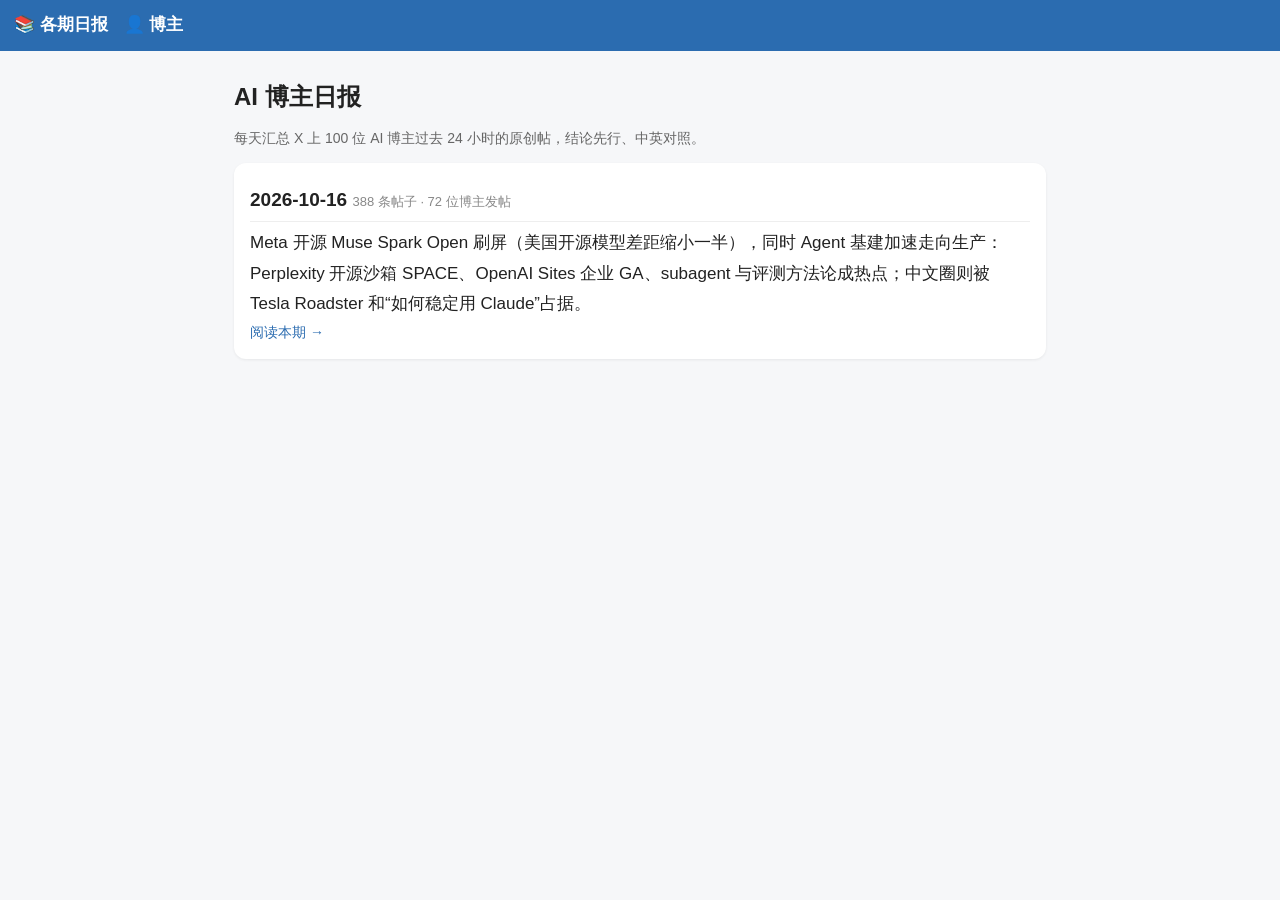
==== index.html @ f1da1200 "first issue 2026-10-16" ====
<!doctype html><html lang="zh-CN"><head><meta charset="utf-8"><meta name="viewport" content="width=device-width,initial-scale=1"><title>AI 博主日报</title><link rel="stylesheet" href="assets/style.css"><script src="assets/common.js"></script></head>
<body><main><h1>AI 博主日报</h1><div class="sub">每天汇总 X 上 100 位 AI 博主过去 24 小时的原创帖，结论先行、中英对照。</div><div id="list">加载中…</div></main>
<script>fetch('data/index.json').then(r=>r.json()).then(L=>{$('#list').innerHTML=L.map(x=>`<a href="issue.html?d=${x.date}" style="text-decoration:none;color:inherit"><div class="card"><h2>${x.date} <small>${x.post_count} 条帖子 · ${x.blogger_count} 位博主发帖</small></h2><div>${esc(x.summary)}</div><div class="sub" style="color:#2b6cb0">阅读本期 →</div></div></a>`).join('')})</script></body></html>
---- assets/style.css ----
*{box-sizing:border-box}body{font-family:-apple-system,"PingFang SC","Microsoft YaHei",sans-serif;background:#f6f7f9;color:#222;margin:0;line-height:1.8;font-size:17px}
main{max-width:840px;margin:auto;padding:16px 14px 60px}header.nav{background:#2b6cb0;color:#fff;padding:10px 14px}header.nav a{color:#fff;margin-right:16px;text-decoration:none;font-weight:600}
h1{font-size:24px;margin:8px 0}.sub{color:#666;font-size:14px}a{color:#2b6cb0}
.card{background:#fff;border-radius:12px;padding:14px 16px;margin:12px 0;box-shadow:0 1px 3px #0001}
.stats{display:flex;gap:10px}.stats div{flex:1;background:#fff;border-radius:10px;padding:8px;text-align:center;font-size:14px}.stats b{display:block;font-size:24px;color:#2b6cb0}
.tldr{background:#fff7e0;border-left:6px solid #f0a500}.insight{background:#eefaf1;border-left:6px solid #2f9e57}.insight h3{margin:10px 0 2px;font-size:17px}.insight p{margin:0 0 6px}
.controls{position:sticky;top:0;background:#f6f7f9;padding:8px 0;z-index:5}.controls input{width:100%;font-size:17px;padding:10px;border:1px solid #ccc;border-radius:8px}
.chips{margin-top:6px}.chip{display:inline-block;border:1px solid #bbb;border-radius:16px;padding:2px 10px;margin:3px;font-size:14px;cursor:pointer;background:#fff;user-select:none}.chip.on{background:#2b6cb0;color:#fff;border-color:#2b6cb0}
.post{padding:12px 0;border-bottom:1px dashed #e3e3e3}.post.hl{background:#fffbe8;margin:0 -10px;padding:12px 10px;border-radius:8px}.star{background:#f0a500;color:#fff;font-size:12px;padding:1px 6px;border-radius:4px;margin-right:6px}
.c{font-weight:600}.kp{margin:4px 0;font-size:15.5px}.zh{font-size:15.5px;color:#234;margin-top:4px}details{font-size:14.5px;color:#666}details pre{white-space:pre-wrap;font-family:inherit;border-left:3px solid #ddd;padding-left:8px;margin:4px 0}
.meta{font-size:13px;color:#999}.tag{font-size:12px;background:#eef2f7;border-radius:4px;padding:0 5px;margin-right:4px;color:#456}
h2{font-size:19px;margin:6px 0;border-bottom:1px solid #eee;padding-bottom:4px}h2 small{font-weight:normal;color:#888;font-size:13px}
table{width:100%;border-collapse:collapse;font-size:14.5px}th,td{padding:6px 4px;border-bottom:1px solid #eee;text-align:left}th{cursor:pointer;background:#f0f3f7}
.bar{height:8px;background:#2b6cb0;border-radius:4px}.zero{color:#c33}.silent span{display:inline-block;background:#eee;border-radius:4px;padding:1px 6px;margin:3px;font-size:13px}
@media(max-width:600px){body{font-size:16px}.stats b{font-size:20px}.hide-m{display:none}}
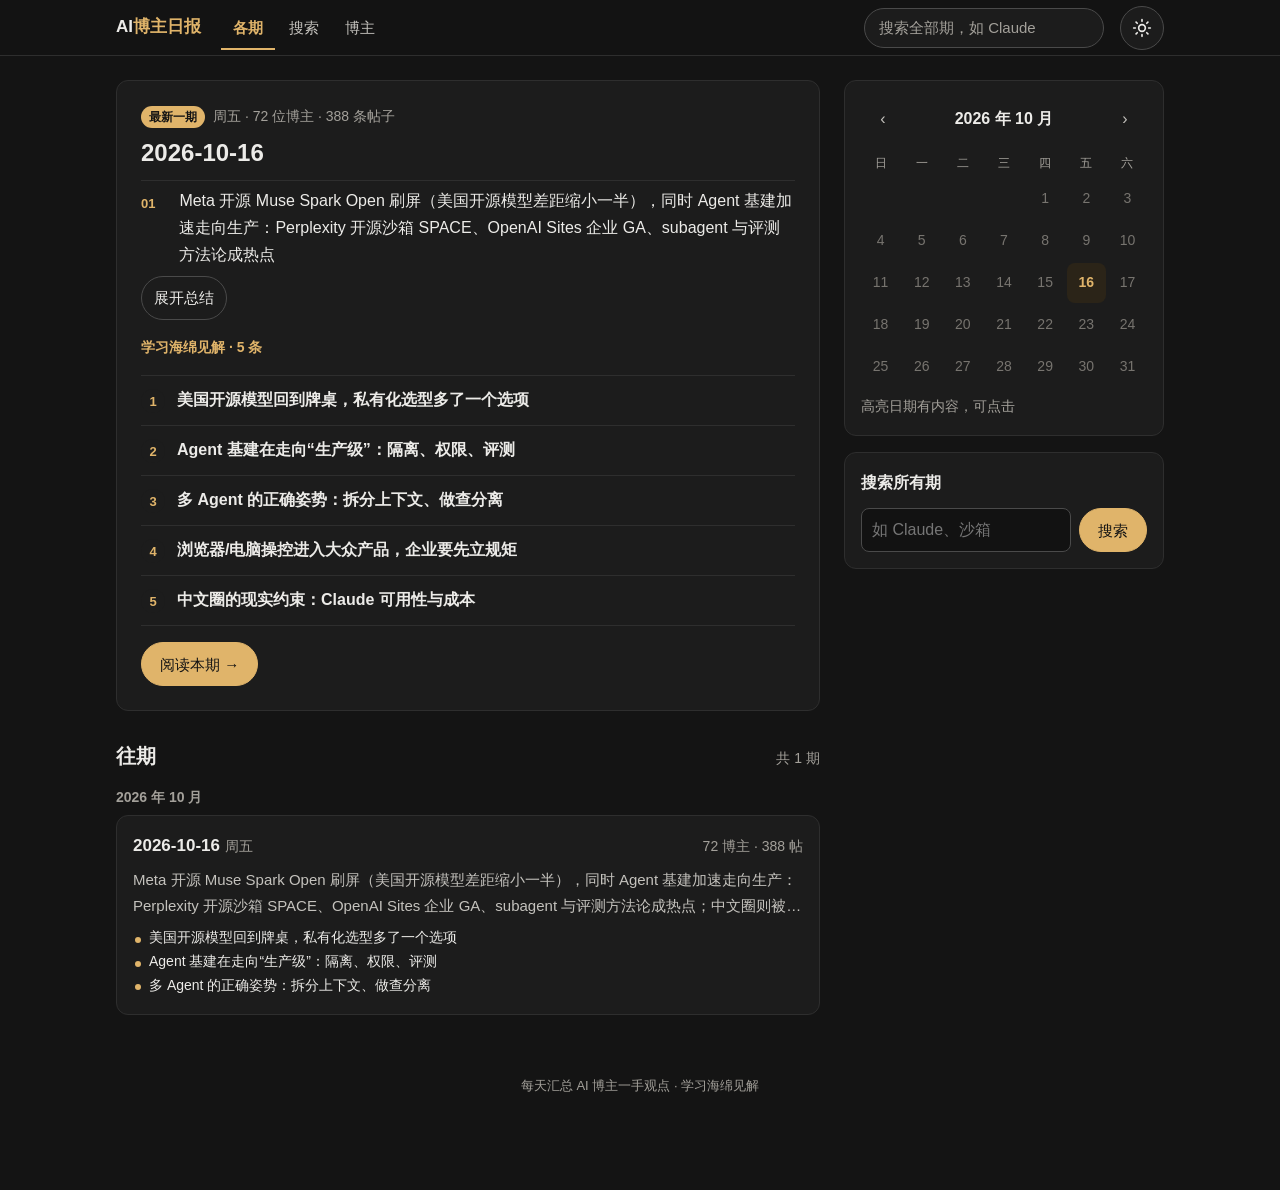
==== commit 0c8d66e9: "feat: v4.1 深色默认+主题切换、分点总结、搜索页、吸顶优化" ====
--- a/index.html
+++ b/index.html
@@ -1,3 +1,6 @@
-<!doctype html><html lang="zh-CN"><head><meta charset="utf-8"><meta name="viewport" content="width=device-width,initial-scale=1"><title>AI 博主日报</title><link rel="stylesheet" href="assets/style.css"><script src="assets/common.js"></script></head>
-<body><main><h1>AI 博主日报</h1><div class="sub">每天汇总 X 上 100 位 AI 博主过去 24 小时的原创帖，结论先行、中英对照。</div><div id="list">加载中…</div></main>
-<script>fetch('data/index.json').then(r=>r.json()).then(L=>{$('#list').innerHTML=L.map(x=>`<a href="issue.html?d=${x.date}" style="text-decoration:none;color:inherit"><div class="card"><h2>${x.date} <small>${x.post_count} 条帖子 · ${x.blogger_count} 位博主发帖</small></h2><div>${esc(x.summary)}</div><div class="sub" style="color:#2b6cb0">阅读本期 →</div></div></a>`).join('')})</script></body></html>
+<!doctype html><html lang="zh-CN"><head><meta charset="utf-8"><script>(function(){try{var t=localStorage.getItem("aidd-theme")}catch(e){}document.documentElement.dataset.theme=t==="light"?"light":"dark"})()</script><meta name="viewport" content="width=device-width,initial-scale=1">
+<title>AI博主日报</title><meta name="description" content="每天汇总 AI 博主的一手观点与学习海绵见解"><meta property="og:title" content="AI博主日报"><meta property="og:description" content="每天汇总 AI 博主的一手观点与学习海绵见解"><meta property="og:type" content="website">
+<link rel="icon" href="data:image/svg+xml,%3Csvg xmlns='http://www.w3.org/2000/svg' viewBox='0 0 32 32'%3E%3Crect width='32' height='32' rx='7' fill='%232b6cb0'/%3E%3Ctext x='16' y='22' font-size='16' text-anchor='middle' fill='white' font-family='sans-serif' font-weight='700'%3EAI%3C/text%3E%3C/svg%3E">
+<link rel="stylesheet" href="assets/style.css"><link rel="stylesheet" href="assets/theme.css"></head><body data-page="index">
+<main id="main" tabindex="-1"><div class="skeleton" style="width:40%;height:28px"></div><div class="skeleton"></div><div class="skeleton" style="width:80%"></div></main>
+<script src="assets/common.js"></script><script src="assets/home.js"></script><script src="assets/theme-toggle.js"></script></body></html>
--- a/assets/style.css
+++ b/assets/style.css
@@ -1,15 +1,243 @@
-*{box-sizing:border-box}body{font-family:-apple-system,"PingFang SC","Microsoft YaHei",sans-serif;background:#f6f7f9;color:#222;margin:0;line-height:1.8;font-size:17px}
-main{max-width:840px;margin:auto;padding:16px 14px 60px}header.nav{background:#2b6cb0;color:#fff;padding:10px 14px}header.nav a{color:#fff;margin-right:16px;text-decoration:none;font-weight:600}
-h1{font-size:24px;margin:8px 0}.sub{color:#666;font-size:14px}a{color:#2b6cb0}
-.card{background:#fff;border-radius:12px;padding:14px 16px;margin:12px 0;box-shadow:0 1px 3px #0001}
-.stats{display:flex;gap:10px}.stats div{flex:1;background:#fff;border-radius:10px;padding:8px;text-align:center;font-size:14px}.stats b{display:block;font-size:24px;color:#2b6cb0}
-.tldr{background:#fff7e0;border-left:6px solid #f0a500}.insight{background:#eefaf1;border-left:6px solid #2f9e57}.insight h3{margin:10px 0 2px;font-size:17px}.insight p{margin:0 0 6px}
-.controls{position:sticky;top:0;background:#f6f7f9;padding:8px 0;z-index:5}.controls input{width:100%;font-size:17px;padding:10px;border:1px solid #ccc;border-radius:8px}
-.chips{margin-top:6px}.chip{display:inline-block;border:1px solid #bbb;border-radius:16px;padding:2px 10px;margin:3px;font-size:14px;cursor:pointer;background:#fff;user-select:none}.chip.on{background:#2b6cb0;color:#fff;border-color:#2b6cb0}
-.post{padding:12px 0;border-bottom:1px dashed #e3e3e3}.post.hl{background:#fffbe8;margin:0 -10px;padding:12px 10px;border-radius:8px}.star{background:#f0a500;color:#fff;font-size:12px;padding:1px 6px;border-radius:4px;margin-right:6px}
-.c{font-weight:600}.kp{margin:4px 0;font-size:15.5px}.zh{font-size:15.5px;color:#234;margin-top:4px}details{font-size:14.5px;color:#666}details pre{white-space:pre-wrap;font-family:inherit;border-left:3px solid #ddd;padding-left:8px;margin:4px 0}
-.meta{font-size:13px;color:#999}.tag{font-size:12px;background:#eef2f7;border-radius:4px;padding:0 5px;margin-right:4px;color:#456}
-h2{font-size:19px;margin:6px 0;border-bottom:1px solid #eee;padding-bottom:4px}h2 small{font-weight:normal;color:#888;font-size:13px}
-table{width:100%;border-collapse:collapse;font-size:14.5px}th,td{padding:6px 4px;border-bottom:1px solid #eee;text-align:left}th{cursor:pointer;background:#f0f3f7}
-.bar{height:8px;background:#2b6cb0;border-radius:4px}.zero{color:#c33}.silent span{display:inline-block;background:#eee;border-radius:4px;padding:1px 6px;margin:3px;font-size:13px}
-@media(max-width:600px){body{font-size:16px}.stats b{font-size:20px}.hide-m{display:none}}
+/* AI 博主日报 · 改版原型样式（tokens 见 设计规范.md） */
+:root{
+ --r-sm:8px;--r-md:12px;--r-pill:999px;
+ --s1:4px;--s2:8px;--s3:12px;--s4:16px;--s5:24px;--s6:32px;--s7:48px;
+}
+*{box-sizing:border-box}
+html{scroll-padding-top:120px}
+body{margin:0;background:var(--bg);color:var(--text);font:16px/1.7 var(--font);-webkit-text-size-adjust:100%}
+a{color:var(--primary);text-underline-offset:2px}
+:focus-visible{outline:3px solid var(--focus);outline-offset:2px;border-radius:4px}
+button{font:inherit;color:inherit}
+.sr{position:absolute;width:1px;height:1px;overflow:hidden;clip:rect(0 0 0 0)}
+.skip{position:absolute;left:-999px}.skip:focus{left:8px;top:8px;background:var(--surface);color:var(--text);padding:8px;z-index:99}
+
+/* nav */
+.nav{background:var(--surface);border-bottom:1px solid var(--border);position:relative;z-index:20}
+.nav-in{max-width:1080px;margin:auto;display:flex;align-items:center;gap:var(--s2);padding:0 var(--s4);height:55px}
+.logo{font-weight:700;font-size:17px;color:var(--text);text-decoration:none;margin-right:var(--s3);white-space:nowrap;display:inline-flex;align-items:center;min-height:44px;min-width:44px}
+.logo span{color:var(--primary)}
+.nav-links{display:flex;gap:2px}
+.nav-links a{display:flex;align-items:center;min-height:44px;padding:0 12px;border-radius:var(--r-sm);color:var(--text-2);text-decoration:none;font-size:15px;white-space:nowrap}
+.nav-links a:hover{background:var(--bg);color:var(--text)}
+.nav-links a[aria-current=page]{color:var(--primary);font-weight:600;box-shadow:inset 0 -2px 0 var(--primary);border-radius:0}
+.nav-search{margin-left:auto;display:flex}
+.nav-search input{width:240px;height:40px;border:1px solid var(--border-strong);border-radius:var(--r-pill);padding:0 14px;font:inherit;font-size:15px;background:var(--bg)}
+.nav-search .icon-btn{display:none}
+@media(max-width:720px){
+ .nav-in{padding:0 var(--s2) 0 var(--s4)}
+ .logo{font-size:16px;margin-right:auto}
+ .nav-links a{padding:0 10px}
+ .nav-search{margin-left:0}
+ .nav-search input{display:none}
+ .nav-search .icon-btn{display:flex}
+ .nav-links .hide-m{display:none}
+}
+
+main{max-width:1080px;margin:auto;padding:var(--s5) var(--s4) 80px}
+.narrow{max-width:760px}
+h1{font-size:26px;line-height:1.3;margin:0}
+h2{font-size:20px;line-height:1.35;margin:0}
+h3{font-size:17px;line-height:1.45;margin:0}
+.meta{color:var(--muted);font-size:14px}
+.section{margin-top:var(--s6)}
+.section-h{display:flex;align-items:baseline;justify-content:space-between;gap:var(--s3);margin-bottom:var(--s3)}
+.card{background:var(--surface);border:1px solid var(--border);border-radius:var(--r-md);padding:var(--s4) var(--s4)}
+
+/* buttons / chips */
+.btn{display:inline-flex;align-items:center;justify-content:center;gap:6px;min-height:44px;padding:0 18px;border-radius:var(--r-sm);border:1px solid var(--border-strong);background:var(--surface);cursor:pointer;text-decoration:none;color:var(--text);font-size:15px;font-weight:500}
+.btn:hover{background:var(--bg)}
+.btn:active{transform:translateY(1px)}
+.btn-primary{background:var(--primary);border-color:var(--primary);color:var(--on-primary)}
+.btn-primary:hover{background:var(--primary-hover)}
+.btn-text{border-color:transparent;background:none;color:var(--primary);padding:0 10px}
+.btn-text:hover{background:var(--primary-weak)}
+.btn[disabled],.btn[aria-disabled=true]{color:var(--disabled);border-color:var(--border);background:var(--bg);cursor:not-allowed;pointer-events:none}
+.icon-btn{width:44px;height:44px;border:0;background:none;border-radius:var(--r-sm);display:flex;align-items:center;justify-content:center;cursor:pointer;color:var(--text-2)}
+.icon-btn:hover{background:var(--bg)}
+.chip{display:inline-flex;align-items:center;gap:6px;min-height:36px;padding:0 14px;border:1px solid var(--border-strong);border-radius:var(--r-pill);background:var(--surface);font-size:14px;cursor:pointer;white-space:nowrap;color:var(--text-2);text-decoration:none;position:relative}
+.chip::after{content:"";position:absolute;inset:-4px 0}/* 扩展点击区到 44px */
+.chip .n{color:var(--muted);font-size:13px}
+.chip:hover{border-color:var(--primary);color:var(--primary)}
+.chip[aria-pressed=true]{background:var(--primary);border-color:var(--primary);color:var(--on-primary)}
+.chip[aria-pressed=true] .n{color:var(--on-primary)}
+.badge{display:inline-flex;align-items:center;height:22px;padding:0 8px;border-radius:var(--r-pill);font-size:12px;font-weight:600;background:var(--primary-weak);color:var(--primary)}
+.badge-pick{background:var(--pick-bg);color:var(--pick)}
+.badge-new{background:var(--primary);color:var(--on-primary)}
+mark{background:var(--mark);color:inherit;padding:0 1px;border-radius:2px}
+
+/* home */
+.home-grid{display:grid;grid-template-columns:1fr;gap:var(--s5)}
+.home-grid>*{min-width:0}
+@media(min-width:960px){.home-grid{grid-template-columns:minmax(0,1fr) 320px;align-items:start}.aside{position:sticky;top:var(--s4)}}
+.hero{padding:var(--s5)}
+.hero-top{display:flex;align-items:center;gap:var(--s2);flex-wrap:wrap}
+.hero h1{font-size:24px}
+.summary{margin:var(--s3) 0 0;font-size:16px;color:var(--text);display:-webkit-box;-webkit-line-clamp:3;-webkit-box-orient:vertical;overflow:hidden}
+.summary.open{display:block}
+.insight-list{list-style:none;margin:var(--s4) 0 0;padding:0;border-top:1px solid var(--border)}
+.insight-list li{border-bottom:1px solid var(--border)}
+.insight-list a{display:flex;gap:var(--s3);align-items:flex-start;padding:12px 0;min-height:44px;color:var(--text);text-decoration:none;font-weight:600;line-height:1.5}
+.insight-list a:hover{color:var(--insight)}
+.num{flex:none;width:24px;height:24px;border-radius:50%;background:var(--insight-bg);color:var(--insight);font-size:13px;font-weight:700;display:flex;align-items:center;justify-content:center;margin-top:1px}
+.kicker{display:flex;align-items:center;gap:6px;color:var(--insight);font-weight:700;font-size:14px;margin-top:var(--s4)}
+.hero-actions{margin-top:var(--s4);display:flex;gap:var(--s2);flex-wrap:wrap}
+
+.cal-h{display:flex;align-items:center;justify-content:space-between;margin-bottom:var(--s2)}
+.cal{display:grid;grid-template-columns:repeat(7,1fr);gap:2px;text-align:center}
+.cal .wd{font-size:12px;color:var(--muted);padding:4px 0}
+.cal .d{height:40px;display:flex;align-items:center;justify-content:center;border-radius:var(--r-sm);font-size:14px;color:var(--disabled)}
+.cal a.d{color:var(--primary);font-weight:700;background:var(--primary-weak);text-decoration:none}
+.cal a.d:hover{background:var(--primary);color:var(--on-primary)}
+.cal .today{box-shadow:inset 0 0 0 1.5px var(--border-strong)}
+.cal-empty{grid-column:1/-1;font-size:13px;color:var(--muted);padding:4px 0 0}
+.strip{display:flex;gap:6px;overflow-x:auto;padding-bottom:4px;scrollbar-width:none}
+.strip a,.strip span{flex:none;width:48px;min-height:56px;border-radius:var(--r-sm);display:flex;flex-direction:column;align-items:center;justify-content:center;font-size:12px;color:var(--disabled);border:1px solid var(--border);text-decoration:none;background:var(--surface)}
+.strip b{font-size:16px}
+.strip a{color:var(--primary);border-color:var(--primary);background:var(--primary-weak)}
+.date-jump{display:flex;gap:var(--s2);margin-top:var(--s3)}
+.date-jump input{flex:1;height:44px;border:1px solid var(--border-strong);border-radius:var(--r-sm);padding:0 10px;font:inherit}
+.only-m{display:none}
+@media(max-width:959px){.only-d{display:none}.only-m{display:block}}
+
+.issue-card{display:block;color:inherit;text-decoration:none;padding:var(--s4);margin-bottom:var(--s3)}
+.issue-card:hover{border-color:var(--primary)}
+.issue-card .row{display:flex;justify-content:space-between;gap:var(--s2);align-items:baseline;flex-wrap:wrap}
+.issue-card .date{font-weight:700;font-size:17px}
+.issue-card .sum{margin:6px 0 0;color:var(--text-2);display:-webkit-box;-webkit-line-clamp:2;-webkit-box-orient:vertical;overflow:hidden;font-size:15px}
+.issue-card ul{margin:var(--s2) 0 0;padding:0;list-style:none;font-size:14px}
+.issue-card li{padding-left:16px;position:relative;color:var(--text)}
+.issue-card li::before{content:"";position:absolute;left:2px;top:.75em;width:6px;height:6px;border-radius:50%;background:var(--insight-border)}
+.month-h{font-size:14px;color:var(--muted);font-weight:600;margin:var(--s4) 0 var(--s2)}
+.skeleton{height:14px;border-radius:4px;background:linear-gradient(90deg,var(--skeleton),var(--skeleton-hi),var(--skeleton));background-size:200% 100%;animation:sk 1.2s infinite;margin-top:8px}
+@keyframes sk{to{background-position:-200% 0}}
+
+/* issue */
+.issue-head{display:flex;justify-content:space-between;align-items:flex-end;gap:var(--s2)}
+@media(max-width:519px){.pl{display:none}.pager .btn{width:44px;padding:0}}
+.pager{display:flex;gap:var(--s2)}
+.pager .btn{padding:0 12px;font-size:14px}
+
+.tldr{margin-top:var(--s4);background:var(--pick-bg);border:1px solid var(--pick-line);border-radius:var(--r-sm);padding:var(--s3) var(--s4);font-size:16px}
+.tldr b{display:block;font-size:13px;color:var(--pick);margin-bottom:2px}
+.insights{margin-top:var(--s5);background:var(--insight-bg);border:1px solid var(--insight-line);border-radius:var(--r-md);padding:var(--s4)}
+.insights>.section-h h2{color:var(--insight)}
+.ins-grid{display:grid;gap:var(--s3)}
+@media(min-width:960px){.ins-grid{grid-template-columns:1fr 1fr}}
+.ins{background:var(--surface);border-radius:var(--r-sm);padding:var(--s4);border:1px solid var(--insight-line);scroll-margin-top:120px}
+.ins:target{box-shadow:0 0 0 2px var(--insight-border)}
+.ins-t{display:flex;gap:var(--s2);align-items:flex-start}
+.ins h3{font-size:17px}
+.ins .take{margin:var(--s2) 0 0;font-size:16px;color:var(--text)}
+.ins .take::before{content:"启发：";display:inline-block;font-size:12px;font-weight:700;color:var(--insight);background:var(--insight-bg);border-radius:4px;padding:0 6px;margin-right:6px;line-height:20px;vertical-align:1px}
+.ins details{margin-top:var(--s2)}
+.ins summary,.fold summary{list-style:none;cursor:pointer;color:var(--primary);font-size:14px;min-height:44px;min-width:44px;padding:0 12px;margin-left:-12px;display:inline-flex;align-items:center;gap:4px;box-sizing:border-box}
+.ins summary::-webkit-details-marker,.fold summary::-webkit-details-marker{display:none}
+.ins summary::after,.fold summary::after{content:"▾";transition:transform .15s}
+details[open]>summary::after{transform:rotate(180deg)}
+.ins details p{margin:0;font-size:16px;color:var(--text-2)}
+.copy{margin-left:auto;flex:none}
+
+.toolbar{position:sticky;top:0;z-index:10;background:var(--bar-bg);backdrop-filter:blur(6px);margin:var(--s5) calc(-1*var(--s4)) 0;padding:4px var(--s4);border-bottom:1px solid var(--border);max-height:56px;box-sizing:border-box}
+.tb-row{display:flex;gap:var(--s2);align-items:center;height:44px}
+.search-in{flex:1;position:relative;min-width:0}
+.search-in input{width:100%;height:44px;border:1px solid var(--border-strong);border-radius:var(--r-sm);padding:0 12px 0 36px;font:inherit;background:var(--surface)}
+.search-in svg{position:absolute;left:11px;top:13px;color:var(--muted)}
+.toc{display:flex;gap:6px;overflow-x:auto;padding:8px 0;margin:var(--s2) 0 0;scrollbar-width:none}
+.toc::-webkit-scrollbar{display:none}
+.toc .chip{flex:none}
+.result-bar{display:flex;align-items:center;justify-content:space-between;font-size:14px;color:var(--text-2);min-height:44px;margin-top:var(--s2)}
+.chips{display:flex;flex-wrap:wrap;gap:6px;align-items:center}
+.seg{display:inline-flex;border:1px solid var(--border-strong);border-radius:var(--r-sm);overflow:hidden}
+.seg button{border:0;background:var(--surface);min-height:40px;padding:0 14px;cursor:pointer;font-size:14px}
+.seg button[aria-pressed=true]{background:var(--primary);color:var(--on-primary)}
+
+.group{margin-top:var(--s5);scroll-margin-top:120px}
+.group-h{display:flex;align-items:center;gap:var(--s2);width:100%;border:0;background:none;padding:0;min-height:44px;cursor:pointer;text-align:left}
+.group-h h2{font-size:18px}
+.group-h .cnt{color:var(--muted);font-size:14px}
+.group-h .chev{margin-left:auto;color:var(--muted);transition:transform .15s}
+.group-h[aria-expanded=false] .chev{transform:rotate(-90deg)}
+.group-h[aria-expanded=false]{border-bottom:1px solid var(--border)}
+.group-body{margin-top:var(--s2)}
+.post{background:var(--surface);border:1px solid var(--border);border-radius:var(--r-md);padding:var(--s4);margin-bottom:var(--s2);scroll-margin-top:120px}
+.post:target,.post.flash{box-shadow:0 0 0 2px var(--primary)}
+.post .concl{font-weight:600;font-size:16px;line-height:1.6;margin:0}
+.post ul.kp{margin:6px 0 0;padding-left:20px;color:var(--text-2);font-size:16px}
+.post ul.kp li{margin:2px 0}
+.post .fold summary{font-size:14px}
+.post .fold .body{font-size:16px;color:var(--text-2);white-space:pre-wrap;word-break:break-word;margin:0 0 8px}
+.post .fold .orig{font-size:16px;color:var(--text-2);background:var(--surface-2);border-radius:var(--r-sm);padding:8px 12px}
+.post-meta{display:flex;flex-wrap:wrap;align-items:center;gap:2px 12px;font-size:13px;color:var(--muted);margin-top:4px}
+.post-meta a.who{color:var(--text);font-weight:600;text-decoration:none;min-height:44px;min-width:44px;display:inline-flex;align-items:center}
+.post-meta a.who:hover{color:var(--primary);text-decoration:underline}
+.post-meta .src{margin-left:auto;min-height:44px;min-width:44px;padding:0 10px;display:inline-flex;align-items:center;justify-content:center;box-sizing:border-box}
+.tags{display:flex;flex-wrap:wrap;gap:4px;margin-top:6px}
+.tag{font-size:13px;color:var(--text-2);background:var(--bg);border-radius:4px;padding:2px 6px}
+.picks .post{border-color:var(--pick-line);background:var(--pick-surface)}
+.picks h2{color:var(--pick)}
+.more{width:100%;margin-top:var(--s1)}
+.fold-silent{margin-top:var(--s6)}
+.fold-silent summary{font-weight:600;color:var(--text-2)}
+
+/* drawer */
+.drawer-mask{position:fixed;inset:0;background:var(--scrim);z-index:40}
+.drawer{position:fixed;left:0;right:0;bottom:0;max-height:80vh;overflow:auto;background:var(--surface);border-radius:16px 16px 0 0;z-index:41;padding:var(--s2) var(--s4) var(--s4)}
+.drawer-h{display:flex;align-items:center;justify-content:space-between;position:sticky;top:0;background:var(--surface);padding:4px 0}
+.drawer h3{font-size:14px;color:var(--muted);margin:var(--s4) 0 var(--s2)}
+.drawer .chip{min-height:44px}
+.drawer-foot{display:flex;gap:var(--s2);margin-top:var(--s5);position:sticky;bottom:0;background:var(--surface);padding-top:8px}
+.drawer-foot .btn{flex:1}
+[hidden]{display:none!important}
+
+.totop{position:fixed;right:16px;bottom:20px;width:48px;height:48px;border-radius:50%;background:var(--surface);border:1px solid var(--border-strong);box-shadow:var(--shadow-lg);cursor:pointer;z-index:30;display:flex;align-items:center;justify-content:center}
+
+/* states */
+.state{text-align:center;padding:var(--s7) var(--s4);max-width:520px;margin:var(--s6) auto}
+.state .ico{width:56px;height:56px;border-radius:50%;margin:0 auto var(--s4);display:flex;align-items:center;justify-content:center;background:var(--primary-weak);color:var(--primary);font-size:26px}
+.state.err .ico{background:var(--danger-bg);color:var(--danger)}
+.state h1,.state h2{font-size:20px}
+.state p{color:var(--text-2);margin:var(--s2) 0 var(--s5)}
+.state .acts{display:flex;gap:var(--s2);justify-content:center;flex-wrap:wrap}
+
+/* search page */
+.big-search{display:flex;gap:var(--s2);margin-top:var(--s4)}
+.big-search input{flex:1;height:48px;font:inherit;font-size:17px;border:1px solid var(--border-strong);border-radius:var(--r-sm);padding:0 14px;background:var(--surface);min-width:0}
+.progress{height:4px;background:var(--border);border-radius:2px;overflow:hidden;margin-top:var(--s3)}
+.progress i{display:block;height:100%;background:var(--primary)}
+.res-group h2{font-size:16px;margin:var(--s5) 0 var(--s2);display:flex;gap:var(--s2);align-items:baseline}
+.res{display:block;text-decoration:none;color:inherit;padding:var(--s3) var(--s4);margin-bottom:6px}
+.res:hover{border-color:var(--primary)}
+.res .t{font-weight:600}
+.res.ins-hit{border:1px solid var(--insight-line);background:var(--insight-surface)}
+
+/* bloggers */
+.bl-tools{display:grid;grid-template-columns:1fr;gap:var(--s2);margin-top:var(--s4)}
+@media(min-width:720px){.bl-tools{grid-template-columns:1fr 220px 180px}}
+.bl-tools input,.bl-tools select{height:44px;border:1px solid var(--border-strong);border-radius:var(--r-sm);padding:0 12px;font:inherit;background:var(--surface);width:100%}
+table.bl{width:100%;border-collapse:collapse;background:var(--surface);border:1px solid var(--border);border-radius:var(--r-md);overflow:hidden;margin-top:var(--s3);font-size:15px}
+.bl th{text-align:left;font-size:13px;color:var(--muted);font-weight:600;background:var(--surface-2);padding:0}
+.bl th button{border:0;background:none;width:100%;text-align:left;min-height:44px;padding:0 12px;cursor:pointer;font-weight:600;color:var(--text-2)}
+.bl td{padding:10px 12px;border-top:1px solid var(--border);vertical-align:top}
+.bl .num-c{text-align:right;font-variant-numeric:tabular-nums}
+.never{color:var(--danger)}
+.bl .grp{font-size:13px;color:var(--muted)}
+.bl-cards{display:none}
+@media(max-width:719px){table.bl{display:none}.bl-cards{display:block}}
+.bl-card{padding:var(--s3) var(--s4);margin-top:var(--s2)}
+.bl-card .top{display:flex;justify-content:space-between;gap:var(--s2)}
+.bl-card .stats{display:flex;gap:var(--s4);font-size:14px;color:var(--text-2);margin-top:4px;flex-wrap:wrap}
+.bl-card details summary{font-size:14px;color:var(--primary);min-height:44px;display:inline-flex;align-items:center;cursor:pointer}
+.legend{display:flex;gap:var(--s4);flex-wrap:wrap;font-size:13px;color:var(--muted);margin-top:var(--s2)}
+.foot{color:var(--muted);font-size:13px;text-align:center;margin-top:var(--s7)}
+.foot a{color:var(--muted)}
+
+.bl-card .top{flex-direction:column;gap:0}
+
+/* sticky 工具栏：下滚收起目录行，手机主行 ≤56px（F2 / AC-32） */
+
+
+/* AC-31 hit targets */
+.last-link{display:inline-flex;align-items:center;min-height:44px;min-width:44px;padding:0 8px;box-sizing:border-box}
+.bl-card details summary.bio-sum,.bl-card summary{min-height:44px;min-width:44px;padding:0 8px;display:inline-flex;align-items:center;box-sizing:border-box}
+#sumBtn{min-height:44px;min-width:44px;padding:0 12px!important}
--- a/assets/theme.css
+++ b/assets/theme.css
@@ -0,0 +1,90 @@
+/* v4 · D 深色（默认）+ 亮色，全站令牌。切换：<html data-theme="dark|light"> */
+:root,[data-theme=dark]{color-scheme:dark;
+ --bg:#141414;--surface:#1c1c1c;--surface-2:#232323;--text:#ecebe8;--text-2:#c4c2bd;--muted:#a3a09a;--disabled:#77746f;
+ --border:#2e2e2e;--border-strong:#4a4a4a;
+ --accent:#e0b46a;--primary:#e0b46a;--primary-hover:#ecc683;--primary-weak:#2b2418;--on-primary:#141414;--focus:#f2cf8f;
+ --insight:#e0b46a;--insight-bg:#1c1c1c;--insight-border:#e0b46a;--insight-line:#2e2e2e;--insight-surface:#1f1d19;
+ --pick:#e0b46a;--pick-bg:#2b2418;--pick-border:#e0b46a;--pick-line:#4a3d26;--pick-surface:#1f1d19;
+ --danger:#f2a097;--danger-bg:#3a1f1c;--mark:#5c4618;--mark-text:#fff4dc;
+ --skeleton:#232323;--skeleton-hi:#2b2b2b;--bar-bg:rgba(20,20,20,.94);--scrim:rgba(0,0,0,.6);
+ --shadow:0 1px 2px rgba(0,0,0,.4);--shadow-lg:0 4px 12px rgba(0,0,0,.5);
+ --font:"Inter","Helvetica Neue",Arial,"PingFang SC","Noto Sans CJK SC",sans-serif}
+[data-theme=light]{color-scheme:light;
+ --bg:#faf8f4;--surface:#ffffff;--surface-2:#f2eee6;--text:#1c1b19;--text-2:#45423d;--muted:#625e57;--disabled:#9a958c;
+ --border:#e5e0d6;--border-strong:#c9c2b5;
+ --accent:#8a5a12;--primary:#8a5a12;--primary-hover:#6f480e;--primary-weak:#f6eddc;--on-primary:#ffffff;--focus:#8a5a12;
+ --insight:#8a5a12;--insight-bg:#ffffff;--insight-border:#8a5a12;--insight-line:#e5e0d6;--insight-surface:#fdfaf3;
+ --pick:#8a5a12;--pick-bg:#f6eddc;--pick-border:#8a5a12;--pick-line:#e8d6b0;--pick-surface:#fdfaf3;
+ --danger:#b42318;--danger-bg:#fdecea;--mark:#fbe3a6;--mark-text:#1c1b19;
+ --skeleton:#efebe3;--skeleton-hi:#f6f3ed;--bar-bg:rgba(250,248,244,.94);--scrim:rgba(28,27,25,.45);
+ --shadow:0 1px 2px rgba(28,27,25,.06);--shadow-lg:0 4px 12px rgba(28,27,25,.12)}
+body{background:var(--bg);color:var(--text);font-family:var(--font);transition:background-color .2s,color .2s}
+mark{background:var(--mark);color:var(--mark-text)}
+.logo,.logo span{color:var(--text)}
+.logo span{color:var(--accent)}
+:focus-visible{outline:2px solid var(--focus);outline-offset:2px}
+/* 吸顶顶栏 */
+.nav{position:sticky;top:0;z-index:20;background:var(--bar-bg);backdrop-filter:blur(8px);border-bottom:1px solid var(--border)}
+.nav-links a{color:var(--text-2)}
+.nav-links a:hover{background:var(--surface);color:var(--text)}
+.nav-links a[aria-current=page]{color:var(--accent);box-shadow:inset 0 -2px 0 var(--accent)}
+.nav-search input{background:var(--surface);border-color:var(--border-strong);color:var(--text)}
+.nav-search input::placeholder{color:var(--muted)}
+.toolbar{top:56px}
+/* 主题切换按钮 */
+.theme-toggle{flex:none;width:44px;height:44px;margin-left:8px;display:inline-flex;align-items:center;justify-content:center;border-radius:999px;border:1px solid var(--border-strong);background:var(--surface);color:var(--text);cursor:pointer;padding:0}
+.theme-toggle:hover{border-color:var(--accent);color:var(--accent)}
+.theme-toggle:focus-visible{outline:2px solid var(--focus);outline-offset:2px}
+.theme-toggle:active{transform:scale(.94)}
+.theme-toggle svg{width:20px;height:20px}
+.theme-toggle .i-moon{display:none}
+[data-theme=light] .theme-toggle .i-sun{display:none}
+[data-theme=light] .theme-toggle .i-moon{display:block}
+@media(max-width:719px){.theme-toggle{margin-left:0}}
+/* 通用组件 */
+.meta{color:var(--muted)}
+.btn{border-radius:999px;background:var(--surface);border-color:var(--border-strong);color:var(--text)}
+.btn[aria-disabled=true],.btn[disabled]{opacity:.55;background:var(--surface)}
+.icon-btn{color:var(--text-2)}
+input,select,textarea{color:var(--text)}
+/* 每期页（D 版式） */
+main.narrow h1{font-size:40px;font-weight:800;letter-spacing:-.02em;margin-top:6px}
+.tldr{background:none;border:0;border-radius:0;margin-top:44px;padding:0;font-size:20px;line-height:1.7;color:var(--text)}
+.tldr>b{display:block;font-size:12px;font-weight:700;letter-spacing:.24em;color:var(--accent);margin-bottom:12px}
+.tldr>b::before{content:"SUMMARY · "}
+.tldr-list{margin:0;padding:0;list-style:none;counter-reset:t}
+.tldr-list li{counter-increment:t;display:grid;grid-template-columns:2.4em 1fr;padding:12px 0;border-top:1px solid var(--border);font-size:19px}
+.tldr-list li:last-child{border-bottom:1px solid var(--border)}
+.tldr-list li::before{content:counter(t,decimal-leading-zero);font-size:13px;font-weight:700;color:var(--accent);padding-top:.45em}
+.insights{background:none;border:0;padding:0;margin-top:56px}
+.insights>.section-h h2{font-size:12px;font-weight:700;letter-spacing:.24em;color:var(--accent)}
+.insights>.section-h h2::before{content:"INSIGHTS · "}
+.ins-grid{gap:16px}
+.ins{background:var(--surface);border:1px solid var(--border);border-radius:6px;padding:22px 22px 10px}
+.ins:target{box-shadow:0 0 0 2px var(--accent)}
+.ins-t{flex-wrap:wrap;position:relative}
+.ins .num{background:none;width:100%;height:auto;justify-content:flex-start;font-size:13px;letter-spacing:.12em;color:var(--accent)}
+.ins .num::before{content:"0"}
+.ins h3{font-size:19px;font-weight:700;line-height:1.45;flex:1;padding-right:44px;color:var(--text)}
+.ins .copy{position:absolute;right:-10px;top:-10px;color:var(--muted)}
+.ins .take{color:var(--text-2);line-height:1.75}
+.ins .take::before{content:"启发：";background:none;color:var(--accent);font-weight:700;padding:0;margin-right:8px}
+.ins summary{color:var(--accent);font-weight:600}
+.ins details p{color:var(--text-2)}
+.btn{white-space:nowrap}
+@media(min-width:960px){.aside{top:72px}}
+input[type=search]{accent-color:var(--accent)}
+.btn-primary{background:var(--primary);border-color:var(--primary);color:var(--on-primary)}
+.btn-primary:hover{background:var(--primary-hover);border-color:var(--primary-hover)}
+.date-jump input{min-width:0;flex:1}
+.tldr:not(.is-list){font-size:19px}
+.res.ins-hit .badge{background:var(--primary-weak);color:var(--accent)}
+/* 吸顶总高 ≤56：每期页导航随页面滚走，仅工具栏吸顶（含主题切换） */
+body[data-page=issue] .nav{position:relative}
+body[data-page=issue] .toolbar{top:0}
+.tb-row .theme-toggle{margin-left:0}
+html{scroll-padding-top:72px}
+.group,.post,.ins{scroll-margin-top:72px}
+.summary.is-list{display:block;margin-top:var(--s3);font-size:16px;line-height:1.7;max-height:calc(6px + 5.1em);overflow:hidden;margin-bottom:8px}
+.summary.is-list.open{max-height:none}
+.summary.is-list li{font-size:16px;padding:6px 0}
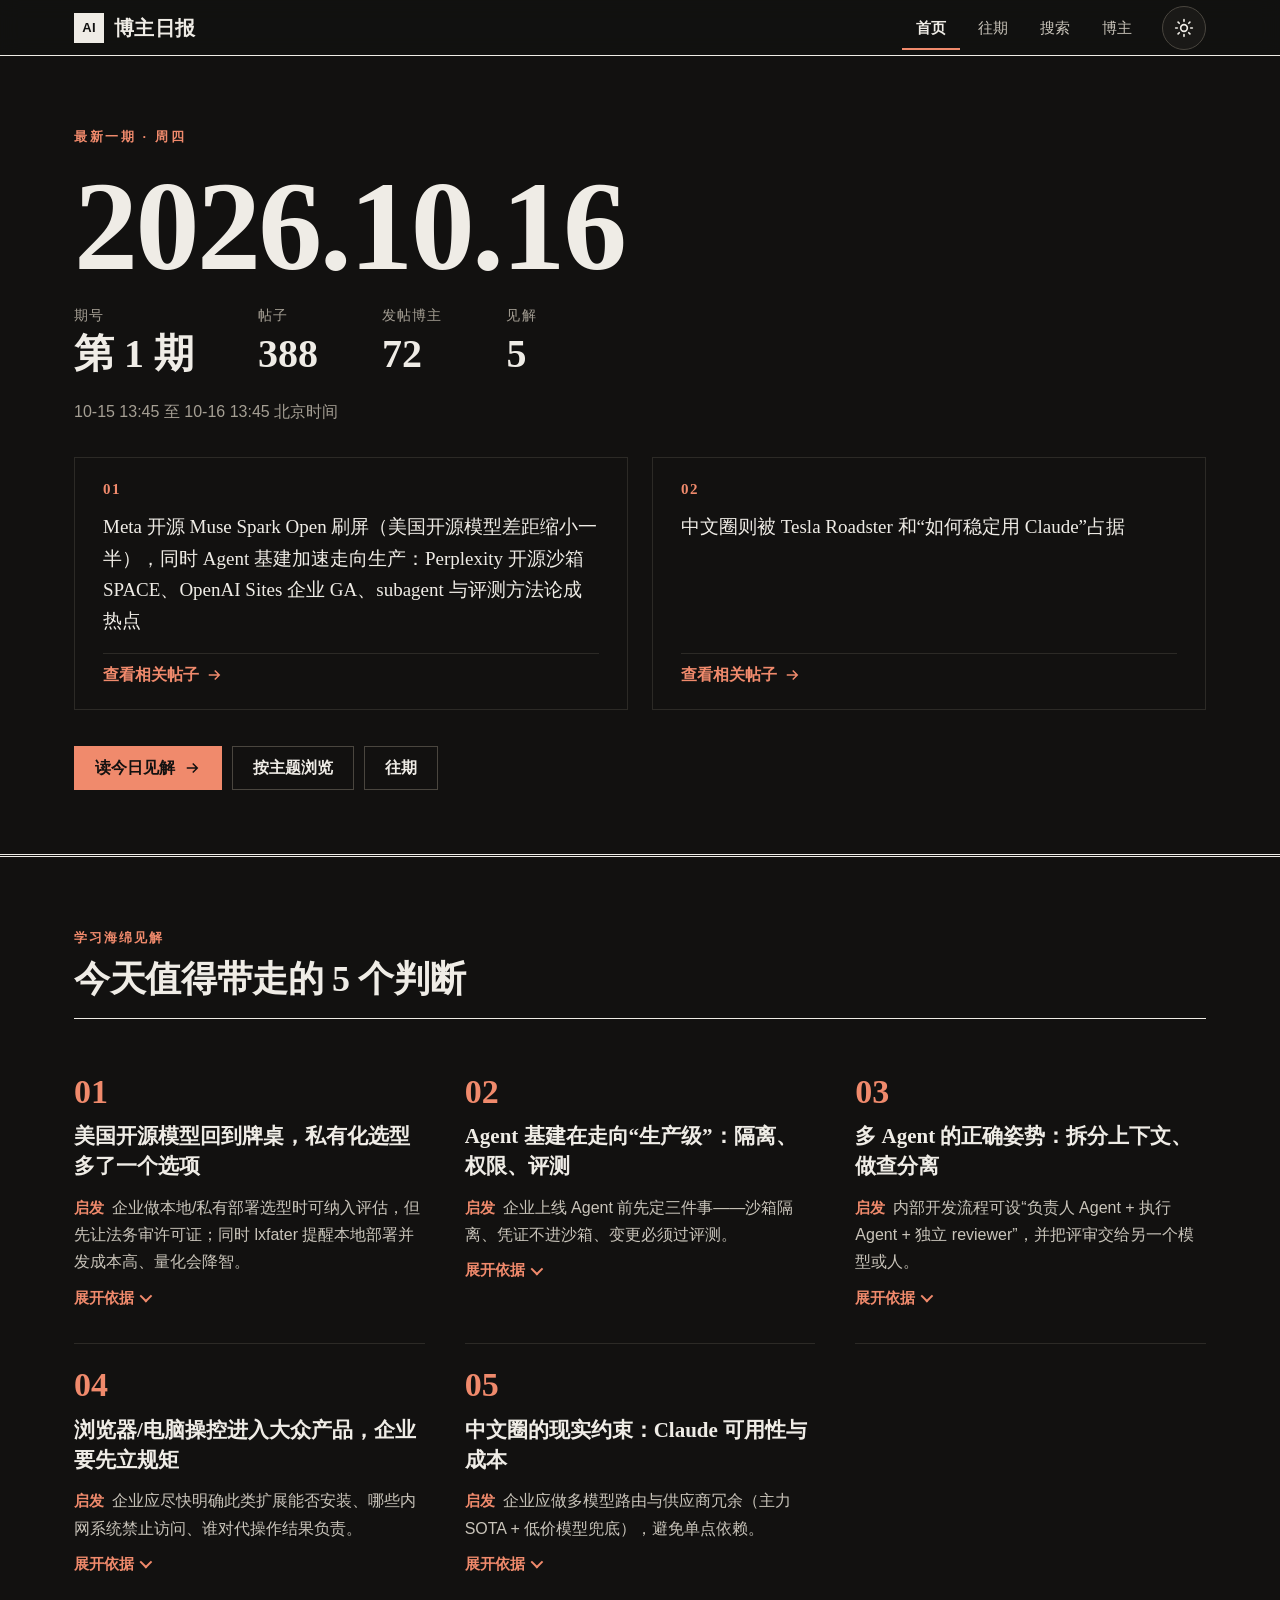
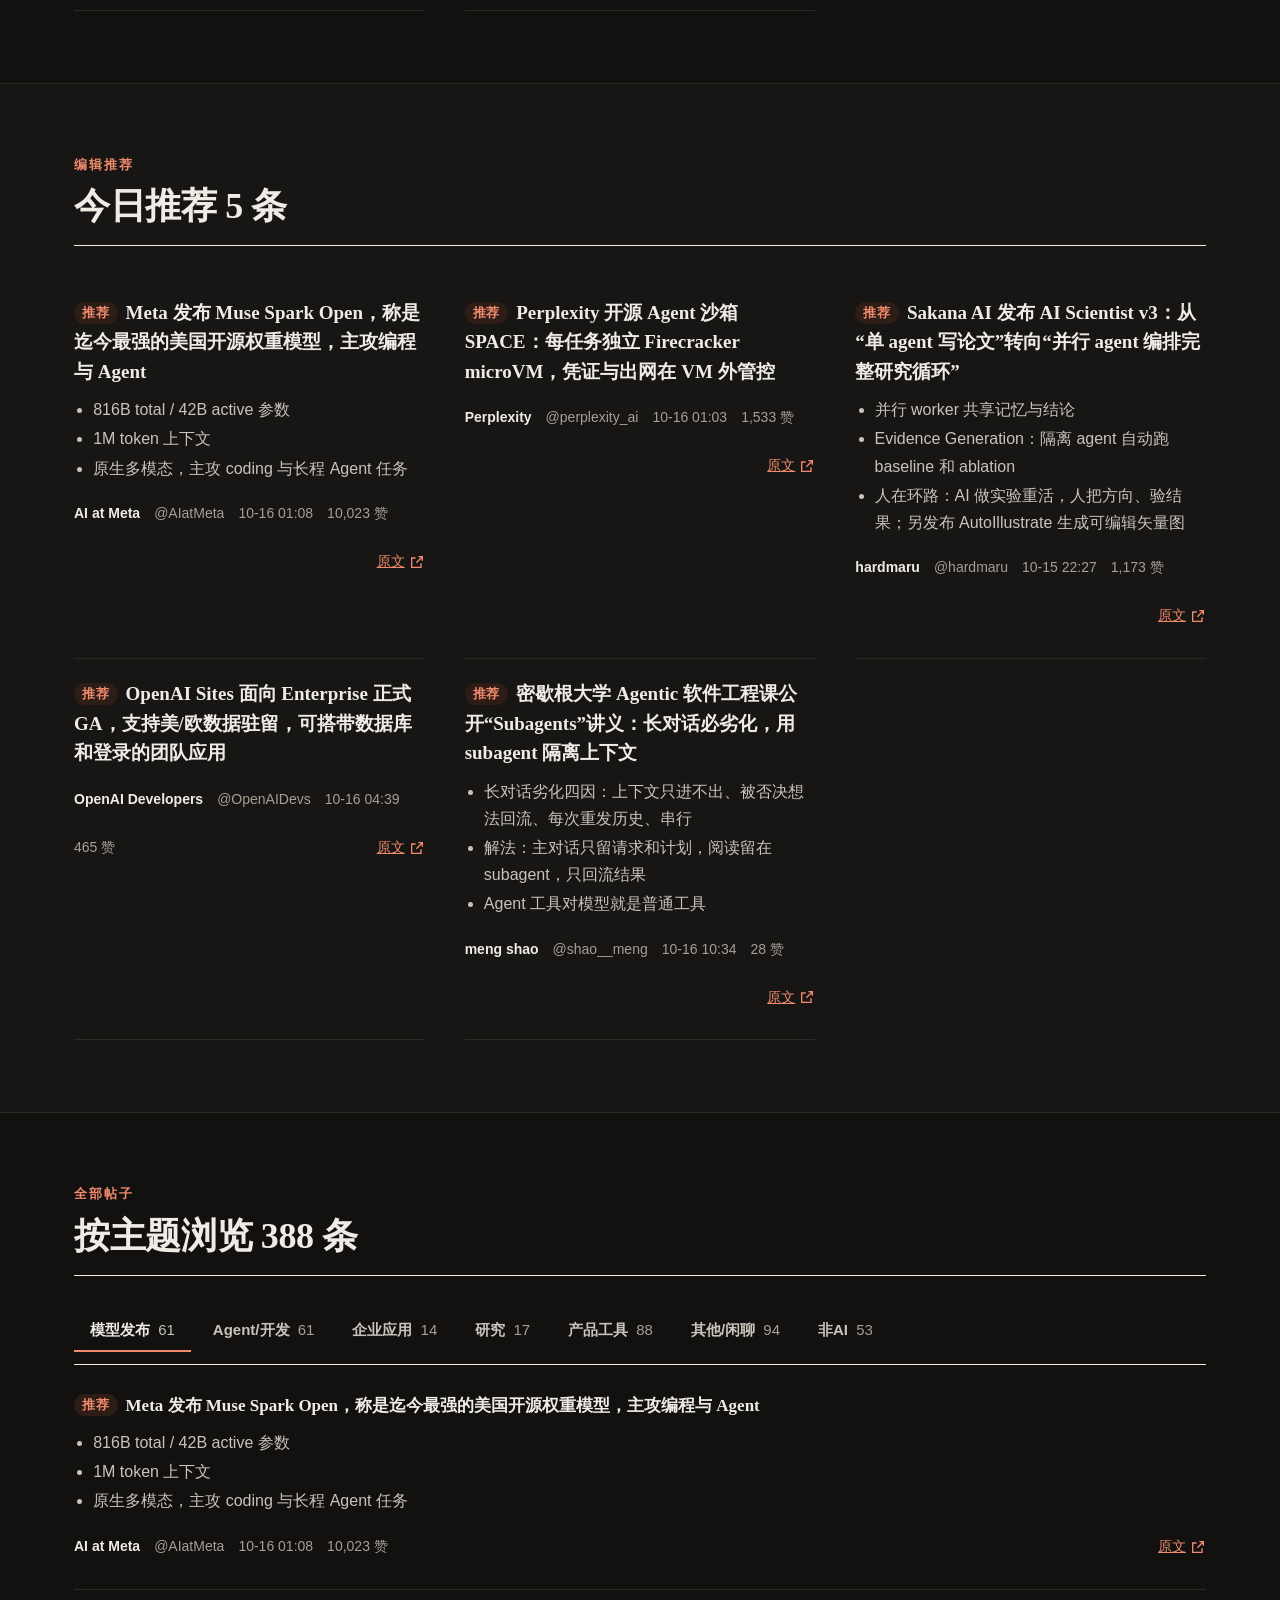
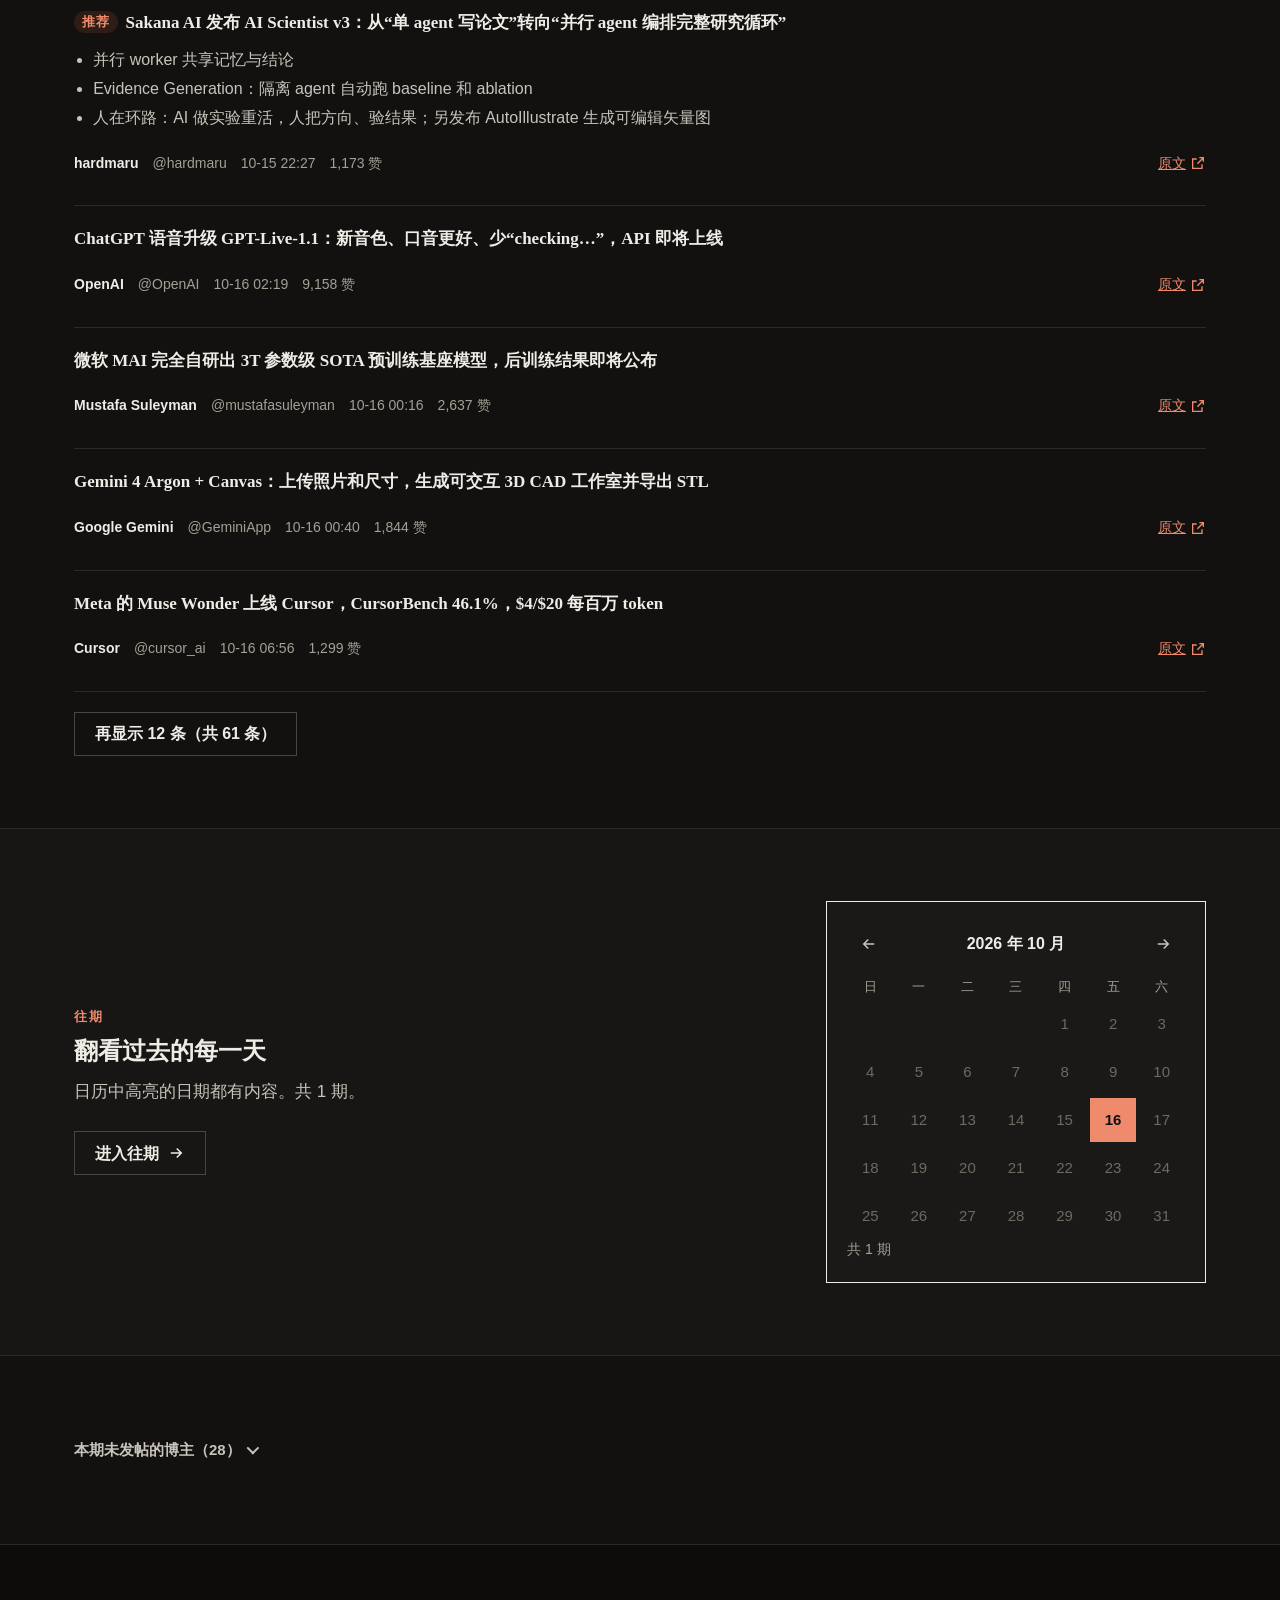
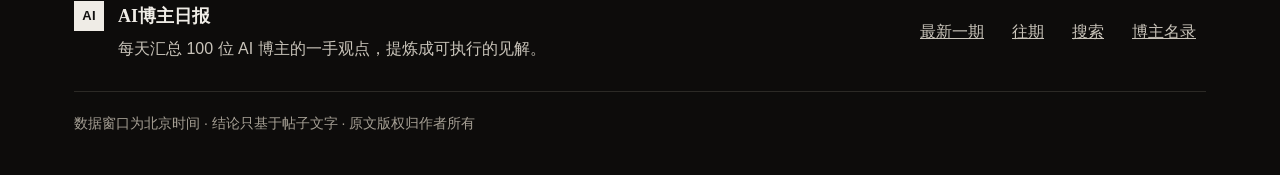
==== commit 1c125fd7: "feat: AI博主日报 v5.1 改版上线（首页即最新期、站内搜索预览、博主分类、缓存版本号等）" ====
--- a/index.html
+++ b/index.html
@@ -1,6 +1,5 @@
-<!doctype html><html lang="zh-CN"><head><meta charset="utf-8"><script>(function(){try{var t=localStorage.getItem("aidd-theme")}catch(e){}document.documentElement.dataset.theme=t==="light"?"light":"dark"})()</script><meta name="viewport" content="width=device-width,initial-scale=1">
-<title>AI博主日报</title><meta name="description" content="每天汇总 AI 博主的一手观点与学习海绵见解"><meta property="og:title" content="AI博主日报"><meta property="og:description" content="每天汇总 AI 博主的一手观点与学习海绵见解"><meta property="og:type" content="website">
-<link rel="icon" href="data:image/svg+xml,%3Csvg xmlns='http://www.w3.org/2000/svg' viewBox='0 0 32 32'%3E%3Crect width='32' height='32' rx='7' fill='%232b6cb0'/%3E%3Ctext x='16' y='22' font-size='16' text-anchor='middle' fill='white' font-family='sans-serif' font-weight='700'%3EAI%3C/text%3E%3C/svg%3E">
-<link rel="stylesheet" href="assets/style.css"><link rel="stylesheet" href="assets/theme.css"></head><body data-page="index">
-<main id="main" tabindex="-1"><div class="skeleton" style="width:40%;height:28px"></div><div class="skeleton"></div><div class="skeleton" style="width:80%"></div></main>
-<script src="assets/common.js"></script><script src="assets/home.js"></script><script src="assets/theme-toggle.js"></script></body></html>
+<!-- 静态资源版本号 ?v=20261016：每次改 assets/*.css|js 后，把 4 个页面里的 v= 改成发布日期（见 README「静态资源版本号」） -->
+<!doctype html><html lang="zh-CN"><head><meta charset="utf-8"><script>(function(){try{var t=localStorage.getItem("aidd-theme")}catch(e){}document.documentElement.dataset.theme=t==="light"?"light":"dark"})()</script>
+<meta name="viewport" content="width=device-width,initial-scale=1"><title>AI博主日报</title><meta name="description" content="每天汇总 AI 博主的一手观点与学习海绵见解"><meta property="og:title" content="AI博主日报"><meta property="og:description" content="每天汇总 AI 博主的一手观点与学习海绵见解"><meta property="og:type" content="website"><link rel="icon" href="data:image/svg+xml,%3Csvg xmlns='http://www.w3.org/2000/svg' viewBox='0 0 32 32'%3E%3Crect width='32' height='32' fill='%23f08a6c'/%3E%3Ctext x='16' y='22' font-size='15' text-anchor='middle' fill='%23121110' font-family='sans-serif' font-weight='700'%3EAI%3C/text%3E%3C/svg%3E">
+<link rel="stylesheet" href="assets/base.css?v=20261016"><link rel="stylesheet" href="assets/theme.css?v=20261016"></head>
+<body data-page="home"><main id="main" tabindex="-1"></main><script src="assets/app.js?v=20261016"></script></body></html>
--- a/assets/base.css
+++ b/assets/base.css
@@ -0,0 +1,127 @@
+/* v5 共用结构样式：颜色全部来自令牌（见 a.css / b.css） */
+*{box-sizing:border-box}html{-webkit-text-size-adjust:100%;scroll-padding-top:72px}
+body{margin:0;background:var(--bg);color:var(--text);font:16px/1.7 var(--font);transition:background-color .2s,color .2s}
+a{color:var(--link)}h1,h2,h3{margin:0;line-height:1.25;font-family:var(--display)}p{margin:0}
+:focus-visible{outline:2px solid var(--focus);outline-offset:2px}
+.sr{position:absolute;width:1px;height:1px;overflow:hidden;clip:rect(0 0 0 0)}
+.skip{position:absolute;left:-999px}.skip:focus{left:8px;top:8px;z-index:99;background:var(--surface);color:var(--text);padding:10px}
+mark{background:var(--mark);color:var(--mark-text);border-radius:2px;padding:0 1px}
+.wrap{max-width:1180px;margin:0 auto;padding:0 24px}
+.meta{color:var(--muted);font-size:14px}
+.btn{display:inline-flex;align-items:center;justify-content:center;gap:8px;min-height:44px;padding:0 20px;border:1px solid var(--border-strong);background:transparent;color:var(--text);font:inherit;font-size:16px;font-weight:600;text-decoration:none;cursor:pointer;white-space:nowrap;border-radius:var(--r-btn)}
+.btn:hover{border-color:var(--text)}
+.btn-pri{background:var(--primary);border-color:var(--primary);color:var(--on-primary)}.btn-pri:hover{background:var(--primary-hover);border-color:var(--primary-hover)}
+.btn-quiet{border-color:var(--border)}
+.icon-btn{width:44px;height:44px;display:inline-flex;align-items:center;justify-content:center;border:0;background:none;color:var(--text-2);cursor:pointer;border-radius:999px}
+.icon-btn:hover{background:var(--surface-2)}
+.pill{display:inline-block;font-size:13px;font-weight:700;letter-spacing:.06em;padding:1px 8px;border-radius:999px;background:var(--primary-weak);color:var(--accent);margin-right:8px;vertical-align:2px;font-family:var(--font)}
+.chips{display:flex;flex-wrap:wrap;gap:8px}
+.chip{min-height:44px;padding:0 16px;border:1px solid var(--border);background:var(--surface);color:var(--text-2);font:inherit;font-size:15px;border-radius:999px;cursor:pointer;white-space:nowrap}
+.chip[aria-pressed=true]{background:var(--text);border-color:var(--text);color:var(--bg)}
+input[type=search]{font:inherit;font-size:16px;color:var(--text);background:var(--surface);border:1px solid var(--border-strong);height:48px;padding:0 16px;border-radius:var(--r-btn);width:100%;min-width:0;accent-color:var(--accent)}
+input::placeholder{color:var(--muted)}
+/* 导航 ≤56px */
+.nav{position:sticky;top:0;z-index:30;background:var(--bar-bg);backdrop-filter:blur(10px);border-bottom:1px solid var(--border)}
+.nav-in{max-width:1180px;margin:auto;height:56px;display:flex;align-items:center;gap:16px;padding:0 24px}
+.brand{display:flex;align-items:center;gap:10px;color:var(--text);text-decoration:none;min-height:44px;flex:none}
+.brand-mark{display:inline-flex;align-items:center;justify-content:center;width:30px;height:30px;background:var(--text);color:var(--bg);font:800 13px/1 var(--font);letter-spacing:.02em;border-radius:var(--r-mark)}
+.brand-name{font:700 18px/1 var(--display);letter-spacing:.02em}
+.nav-links{display:flex;gap:4px;margin-left:auto}
+.nav-links a{display:flex;align-items:center;min-height:44px;padding:0 14px;color:var(--text-2);text-decoration:none;font-size:15px;font-weight:500;border-radius:var(--r-btn)}
+.nav-links a:hover{color:var(--text);background:var(--surface-2)}
+.nav-links a[aria-current=page]{color:var(--text);font-weight:700;box-shadow:inset 0 -2px 0 var(--accent);border-radius:0}
+.theme-toggle{flex:none;width:44px;height:44px;display:inline-flex;align-items:center;justify-content:center;border:1px solid var(--border-strong);background:var(--surface);color:var(--text);border-radius:999px;cursor:pointer;padding:0}
+.theme-toggle:hover{border-color:var(--accent);color:var(--accent)}.theme-toggle:active{transform:scale(.94)}
+.theme-toggle svg{width:20px;height:20px}.theme-toggle .i-moon{display:none}
+[data-theme=light] .theme-toggle .i-sun{display:none}[data-theme=light] .theme-toggle .i-moon{display:block}
+@media(max-width:719px){.nav-in{padding:0 12px 0 16px;gap:4px}.brand-name{display:none}.nav-links a{padding:0 11px}}
+/* 区块 */
+.sec{padding:72px 0}.sec-tight{padding:32px 0 72px}.sec-alt{background:var(--band);border-top:1px solid var(--border);border-bottom:1px solid var(--border)}
+.sec-h{margin-bottom:32px}.eyebrow{font:700 13px/1.4 var(--font);letter-spacing:.16em;color:var(--accent);margin-bottom:10px}
+.sec-h h2,.page-h h1{font-size:clamp(26px,3.2vw,36px);font-weight:800;letter-spacing:-.01em}
+.lede{font-size:17px;color:var(--text-2);margin-top:12px;max-width:42em}
+.page-h{padding:64px 0 24px;border-bottom:1px solid var(--border)}
+/* 见解 */
+.ins-grid{display:grid;gap:20px;grid-template-columns:repeat(auto-fill,minmax(320px,1fr))}
+.ins{position:relative;scroll-margin-top:80px}
+.ins-n{font:800 14px/1 var(--font);color:var(--accent);letter-spacing:.08em}
+.ins h3{font-size:20px;font-weight:700;margin:10px 0 12px;line-height:1.45}
+.ins-take{color:var(--text-2)}.ins-take b{color:var(--accent);margin-right:8px;font-size:15px}
+details summary{list-style:none;cursor:pointer;min-height:44px;display:inline-flex;align-items:center;gap:6px;color:var(--link);font-weight:600;font-size:15px}
+details summary::-webkit-details-marker{display:none}details summary::after{content:"";width:7px;height:7px;border:solid currentColor;border-width:0 2px 2px 0;transform:rotate(45deg) translateY(-2px);transition:transform .15s}
+details[open]>summary::after{transform:rotate(-135deg)}
+details p{color:var(--text-2);font-size:16px}
+/* 帖子 */
+.post{padding:20px 0;border-bottom:1px solid var(--border);scroll-margin-top:80px}
+.post-c{font-weight:700;font-size:17px;line-height:1.55}
+.post-kp{margin:10px 0 0;padding-left:1.2em;color:var(--text-2)}.post-kp li{margin:2px 0}
+.post-m{display:flex;flex-wrap:wrap;align-items:center;gap:4px 14px;margin-top:10px;font-size:14px;color:var(--muted)}
+.post-m a{color:var(--muted);min-height:44px;display:inline-flex;align-items:center;gap:4px}.post-m .who{color:var(--text);font-weight:600;text-decoration:none}
+.post-m .src{margin-left:auto;color:var(--link)}
+.flash{background:var(--primary-weak);transition:background 2s}
+.tabs{display:flex;gap:6px;overflow-x:auto;padding-bottom:12px;margin-bottom:8px;border-bottom:1px solid var(--border);scrollbar-width:thin}
+.tab{flex:none;min-height:44px;padding:0 16px;border:0;background:none;color:var(--text-2);font:inherit;font-size:15px;font-weight:600;cursor:pointer;border-radius:var(--r-btn)}
+.tab span{color:var(--muted);font-weight:400;margin-left:4px}
+.tab[aria-selected=true]{background:var(--text);color:var(--bg)}.tab[aria-selected=true] span{color:inherit;opacity:.8}
+.more{margin-top:20px}
+/* 日历 / 往期 */
+.cal{background:var(--surface);border:1px solid var(--border);padding:20px;border-radius:var(--r-card);max-width:380px;width:100%}
+.cal-h{display:flex;justify-content:space-between;align-items:baseline;margin-bottom:10px}
+.cal-g{display:grid;grid-template-columns:repeat(7,1fr);gap:4px;text-align:center}
+.cal-w{font-size:13px;color:var(--muted)}
+.cal-d{height:44px;display:flex;align-items:center;justify-content:center;font-size:15px;color:var(--disabled);border-radius:var(--r-btn)}
+.cal-d.on{color:var(--accent);font-weight:800;background:var(--primary-weak);text-decoration:none}.cal-d.on:hover,.cal-d.cur{background:var(--primary);color:var(--on-primary)}
+.arc-row{display:grid;gap:40px;align-items:center}@media(min-width:900px){.arc-row{grid-template-columns:1fr 380px}}
+.arc-row .btn{margin-top:24px}
+.arc-grid{display:grid;gap:32px;align-items:start}@media(min-width:900px){.arc-grid{grid-template-columns:380px 1fr}}
+.issue-list{list-style:none;margin:0;padding:0}
+.issue{display:grid;gap:10px;padding:24px;border:1px solid var(--border);background:var(--surface);color:var(--text);text-decoration:none;border-radius:var(--r-card)}
+.issue:hover{border-color:var(--text)}.issue-d b{font:800 24px/1.2 var(--display);margin-right:10px}
+.issue-s{display:grid;gap:6px;color:var(--text-2)}.issue-s span::before{content:"· ";color:var(--accent);font-weight:800}
+/* 搜索 */
+.sbar{display:flex;gap:10px;margin:24px 0 16px;max-width:720px}.sbar .btn{flex:none}
+.hint{padding:24px 0}.hint .chips{margin-top:16px}
+.rcount{margin-bottom:12px}.rlist{list-style:none;margin:0;padding:0;display:grid;gap:10px}
+.r{border:1px solid var(--border);background:var(--surface);border-radius:var(--r-card)}
+.r-ins{background:var(--ins-surface);border-color:var(--ins-line)}
+.r-btn{display:grid;gap:4px;width:100%;text-align:left;padding:16px 20px;min-height:44px;background:none;border:0;color:var(--text);font:inherit;cursor:pointer;border-radius:inherit}
+.r-btn:hover .r-t{text-decoration:underline;text-underline-offset:3px}
+.r-btn[aria-expanded=true]{box-shadow:inset 0 0 0 2px var(--accent)}
+.r-k{font:700 13px/1.4 var(--font);letter-spacing:.06em;color:var(--accent)}
+.r-t{font-weight:700;font-size:17px;line-height:1.5}
+.r-x{padding:0 20px 20px;border-top:1px solid var(--border);padding-top:16px}
+.pv-t{font-size:22px;font-weight:800;margin:6px 0 14px;line-height:1.4}
+.pv-body{color:var(--text-2);margin-top:12px;white-space:pre-line}.pv-body.orig{color:var(--muted);font-size:16px}
+.pv-acts{display:flex;flex-wrap:wrap;gap:10px;margin-top:20px}
+.pv .meta{margin-top:12px}
+.sres{display:grid;gap:24px;align-items:start}
+@media(min-width:1000px){body.pv-open .sres{grid-template-columns:minmax(0,1fr) 460px}.pv{position:sticky;top:72px;max-height:calc(100vh - 88px);overflow:auto}}
+.pv{background:var(--surface);border:1px solid var(--border-strong);border-radius:var(--r-card)}
+.pv-h{display:flex;justify-content:space-between;align-items:center;padding:4px 8px 4px 20px;border-bottom:1px solid var(--border);position:sticky;top:0;background:var(--surface)}
+.pv-in{padding:20px}
+@media(max-width:999px){.pv{position:fixed;left:0;right:0;bottom:0;max-height:82vh;overflow:auto;z-index:40;border-radius:var(--r-card) var(--r-card) 0 0;box-shadow:var(--shadow-lg)}body.pv-open::after{content:"";position:fixed;inset:0;background:var(--scrim);z-index:35}}
+/* 博主 */
+.bl-tools{margin-top:24px;max-width:520px}
+.gnav{position:sticky;top:56px;z-index:20;background:var(--bar-bg);backdrop-filter:blur(10px);border-bottom:1px solid var(--border)}
+.gnav-in{display:flex;gap:8px;overflow-x:auto;padding-top:8px;padding-bottom:8px;scrollbar-width:none}.gnav .chip{flex:none}
+.bg{padding:40px 0;border-bottom:1px solid var(--border)}.bg-h{display:flex;justify-content:space-between;align-items:flex-end;gap:16px;margin-bottom:20px}
+.bg-h h2{font-size:26px;font-weight:800}
+.bc-key-grid{display:grid;gap:16px;grid-template-columns:repeat(auto-fill,minmax(300px,1fr))}
+.bc{scroll-margin-top:130px}.bc h3{font-size:18px;font-weight:700}.bc h3 a{color:var(--text);text-decoration:none}.bc h3 a:hover{text-decoration:underline}
+.bc-bio{color:var(--text-2);font-size:16px;margin-top:10px;display:-webkit-box;-webkit-line-clamp:3;-webkit-box-orient:vertical;overflow:hidden}
+.bc-st{display:flex;flex-wrap:wrap;gap:4px 16px;margin-top:12px;font-size:14px;color:var(--muted);align-items:center}.bc-st b{color:var(--text);font-size:16px}
+.bc-st a{min-height:44px;display:inline-flex;align-items:center;color:var(--link)}.warn{color:var(--danger)}
+.bc-rest{display:grid;gap:0 24px;grid-template-columns:repeat(auto-fill,minmax(260px,1fr));margin-top:16px}
+.bc-rest .bc{padding:14px 0;border-bottom:1px solid var(--border)}
+.silent summary{color:var(--text-2)}
+.state{text-align:center;padding:120px 24px}.state h1{font-size:32px}.state p{color:var(--text-2);margin:12px 0 24px}.state .acts{display:flex;gap:10px;justify-content:center;flex-wrap:wrap}
+/* 页脚 */
+.foot{border-top:1px solid var(--border);background:var(--foot-bg);padding:56px 0 40px;margin-top:0}
+.foot-in{max-width:1180px;margin:auto;padding:0 24px;display:grid;gap:28px}
+@media(min-width:900px){.foot-in{grid-template-columns:1fr auto}}
+.foot-brand{display:flex;gap:14px;align-items:flex-start}.foot-brand b{font-family:var(--display);font-size:18px}.foot-brand p{color:var(--text-2);margin-top:4px}
+.foot-links{display:flex;flex-wrap:wrap;gap:4px 8px}.foot-links a{min-height:44px;display:inline-flex;align-items:center;padding:0 10px;color:var(--text-2)}
+.foot-note{grid-column:1/-1;color:var(--muted);font-size:14px;border-top:1px solid var(--border);padding-top:20px}
+@media(max-width:719px){.wrap{padding:0 20px}.sec{padding:52px 0}.page-h{padding:40px 0 20px}.ins-grid,.bc-key-grid{grid-template-columns:1fr}.post-m .src{margin-left:0}}
+[hidden]{display:none!important}
+.flash{box-shadow:0 0 0 2px var(--accent)}
--- a/assets/theme.css
+++ b/assets/theme.css
@@ -1,90 +1,72 @@
-/* v4 · D 深色（默认）+ 亮色，全站令牌。切换：<html data-theme="dark|light"> */
-:root,[data-theme=dark]{color-scheme:dark;
- --bg:#141414;--surface:#1c1c1c;--surface-2:#232323;--text:#ecebe8;--text-2:#c4c2bd;--muted:#a3a09a;--disabled:#77746f;
- --border:#2e2e2e;--border-strong:#4a4a4a;
- --accent:#e0b46a;--primary:#e0b46a;--primary-hover:#ecc683;--primary-weak:#2b2418;--on-primary:#141414;--focus:#f2cf8f;
- --insight:#e0b46a;--insight-bg:#1c1c1c;--insight-border:#e0b46a;--insight-line:#2e2e2e;--insight-surface:#1f1d19;
- --pick:#e0b46a;--pick-bg:#2b2418;--pick-border:#e0b46a;--pick-line:#4a3d26;--pick-surface:#1f1d19;
- --danger:#f2a097;--danger-bg:#3a1f1c;--mark:#5c4618;--mark-text:#fff4dc;
- --skeleton:#232323;--skeleton-hi:#2b2b2b;--bar-bg:rgba(20,20,20,.94);--scrim:rgba(0,0,0,.6);
- --shadow:0 1px 2px rgba(0,0,0,.4);--shadow-lg:0 4px 12px rgba(0,0,0,.5);
- --font:"Inter","Helvetica Neue",Arial,"PingFang SC","Noto Sans CJK SC",sans-serif}
-[data-theme=light]{color-scheme:light;
- --bg:#faf8f4;--surface:#ffffff;--surface-2:#f2eee6;--text:#1c1b19;--text-2:#45423d;--muted:#625e57;--disabled:#9a958c;
- --border:#e5e0d6;--border-strong:#c9c2b5;
- --accent:#8a5a12;--primary:#8a5a12;--primary-hover:#6f480e;--primary-weak:#f6eddc;--on-primary:#ffffff;--focus:#8a5a12;
- --insight:#8a5a12;--insight-bg:#ffffff;--insight-border:#8a5a12;--insight-line:#e5e0d6;--insight-surface:#fdfaf3;
- --pick:#8a5a12;--pick-bg:#f6eddc;--pick-border:#8a5a12;--pick-line:#e8d6b0;--pick-surface:#fdfaf3;
- --danger:#b42318;--danger-bg:#fdecea;--mark:#fbe3a6;--mark-text:#1c1b19;
- --skeleton:#efebe3;--skeleton-hi:#f6f3ed;--bar-bg:rgba(250,248,244,.94);--scrim:rgba(28,27,25,.45);
- --shadow:0 1px 2px rgba(28,27,25,.06);--shadow-lg:0 4px 12px rgba(28,27,25,.12)}
-body{background:var(--bg);color:var(--text);font-family:var(--font);transition:background-color .2s,color .2s}
-mark{background:var(--mark);color:var(--mark-text)}
-.logo,.logo span{color:var(--text)}
-.logo span{color:var(--accent)}
-:focus-visible{outline:2px solid var(--focus);outline-offset:2px}
-/* 吸顶顶栏 */
-.nav{position:sticky;top:0;z-index:20;background:var(--bar-bg);backdrop-filter:blur(8px);border-bottom:1px solid var(--border)}
-.nav-links a{color:var(--text-2)}
-.nav-links a:hover{background:var(--surface);color:var(--text)}
-.nav-links a[aria-current=page]{color:var(--accent);box-shadow:inset 0 -2px 0 var(--accent)}
-.nav-search input{background:var(--surface);border-color:var(--border-strong);color:var(--text)}
-.nav-search input::placeholder{color:var(--muted)}
-.toolbar{top:56px}
-/* 主题切换按钮 */
-.theme-toggle{flex:none;width:44px;height:44px;margin-left:8px;display:inline-flex;align-items:center;justify-content:center;border-radius:999px;border:1px solid var(--border-strong);background:var(--surface);color:var(--text);cursor:pointer;padding:0}
-.theme-toggle:hover{border-color:var(--accent);color:var(--accent)}
-.theme-toggle:focus-visible{outline:2px solid var(--focus);outline-offset:2px}
-.theme-toggle:active{transform:scale(.94)}
-.theme-toggle svg{width:20px;height:20px}
-.theme-toggle .i-moon{display:none}
-[data-theme=light] .theme-toggle .i-sun{display:none}
-[data-theme=light] .theme-toggle .i-moon{display:block}
-@media(max-width:719px){.theme-toggle{margin-left:0}}
-/* 通用组件 */
-.meta{color:var(--muted)}
-.btn{border-radius:999px;background:var(--surface);border-color:var(--border-strong);color:var(--text)}
-.btn[aria-disabled=true],.btn[disabled]{opacity:.55;background:var(--surface)}
-.icon-btn{color:var(--text-2)}
-input,select,textarea{color:var(--text)}
-/* 每期页（D 版式） */
-main.narrow h1{font-size:40px;font-weight:800;letter-spacing:-.02em;margin-top:6px}
-.tldr{background:none;border:0;border-radius:0;margin-top:44px;padding:0;font-size:20px;line-height:1.7;color:var(--text)}
-.tldr>b{display:block;font-size:12px;font-weight:700;letter-spacing:.24em;color:var(--accent);margin-bottom:12px}
-.tldr>b::before{content:"SUMMARY · "}
-.tldr-list{margin:0;padding:0;list-style:none;counter-reset:t}
-.tldr-list li{counter-increment:t;display:grid;grid-template-columns:2.4em 1fr;padding:12px 0;border-top:1px solid var(--border);font-size:19px}
-.tldr-list li:last-child{border-bottom:1px solid var(--border)}
-.tldr-list li::before{content:counter(t,decimal-leading-zero);font-size:13px;font-weight:700;color:var(--accent);padding-top:.45em}
-.insights{background:none;border:0;padding:0;margin-top:56px}
-.insights>.section-h h2{font-size:12px;font-weight:700;letter-spacing:.24em;color:var(--accent)}
-.insights>.section-h h2::before{content:"INSIGHTS · "}
-.ins-grid{gap:16px}
-.ins{background:var(--surface);border:1px solid var(--border);border-radius:6px;padding:22px 22px 10px}
-.ins:target{box-shadow:0 0 0 2px var(--accent)}
-.ins-t{flex-wrap:wrap;position:relative}
-.ins .num{background:none;width:100%;height:auto;justify-content:flex-start;font-size:13px;letter-spacing:.12em;color:var(--accent)}
-.ins .num::before{content:"0"}
-.ins h3{font-size:19px;font-weight:700;line-height:1.45;flex:1;padding-right:44px;color:var(--text)}
-.ins .copy{position:absolute;right:-10px;top:-10px;color:var(--muted)}
-.ins .take{color:var(--text-2);line-height:1.75}
-.ins .take::before{content:"启发：";background:none;color:var(--accent);font-weight:700;padding:0;margin-right:8px}
-.ins summary{color:var(--accent);font-weight:600}
-.ins details p{color:var(--text-2)}
-.btn{white-space:nowrap}
-@media(min-width:960px){.aside{top:72px}}
-input[type=search]{accent-color:var(--accent)}
-.btn-primary{background:var(--primary);border-color:var(--primary);color:var(--on-primary)}
-.btn-primary:hover{background:var(--primary-hover);border-color:var(--primary-hover)}
-.date-jump input{min-width:0;flex:1}
-.tldr:not(.is-list){font-size:19px}
-.res.ins-hit .badge{background:var(--primary-weak);color:var(--accent)}
-/* 吸顶总高 ≤56：每期页导航随页面滚走，仅工具栏吸顶（含主题切换） */
-body[data-page=issue] .nav{position:relative}
-body[data-page=issue] .toolbar{top:0}
-.tb-row .theme-toggle{margin-left:0}
-html{scroll-padding-top:72px}
-.group,.post,.ins{scroll-margin-top:72px}
-.summary.is-list{display:block;margin-top:var(--s3);font-size:16px;line-height:1.7;max-height:calc(6px + 5.1em);overflow:hidden;margin-bottom:8px}
-.summary.is-list.open{max-height:none}
-.summary.is-list li{font-size:16px;padding:6px 0}
+/* V5-A 编辑媒体品牌站：衬线大字、发丝线、朱砂红单强调 */
+:root,[data-theme=dark]{color-scheme:dark;--bg:#121110;--surface:#1a1917;--surface-2:#22201d;--band:#171614;--foot-bg:#0d0c0b;
+ --text:#efece6;--text-2:#c9c4ba;--muted:#a59f94;--disabled:#6e6961;--border:#2c2a26;--border-strong:#4a463f;
+ --accent:#f08a6c;--link:#f08a6c;--primary:#f08a6c;--primary-hover:#f5a28a;--on-primary:#121110;--primary-weak:#2e1d17;--focus:#f6b39f;
+ --ins-surface:#1f1a17;--ins-line:#4a3329;--danger:#f2a097;--mark:#5a2a1c;--mark-text:#fff1ea;
+ --bar-bg:rgba(18,17,16,.94);--scrim:rgba(0,0,0,.6);--shadow-lg:0 -8px 30px rgba(0,0,0,.5)}
+[data-theme=light]{color-scheme:light;--bg:#f7f4ee;--surface:#fffdf9;--surface-2:#efebe3;--band:#f0ece4;--foot-bg:#ebe6dc;
+ --text:#1a1815;--text-2:#46423b;--muted:#635e55;--disabled:#a29c91;--border:#e0dad0;--border-strong:#c4bcae;
+ --accent:#a8391f;--link:#a8391f;--primary:#a8391f;--primary-hover:#8a2e18;--on-primary:#ffffff;--primary-weak:#f6e5de;--focus:#a8391f;
+ --ins-surface:#fbf3ee;--ins-line:#e6cbbf;--danger:#b42318;--mark:#f7d9cc;--mark-text:#1a1815;
+ --bar-bg:rgba(247,244,238,.94);--scrim:rgba(26,24,21,.45);--shadow-lg:0 -8px 30px rgba(26,24,21,.15)}
+:root{--font:"Inter","Helvetica Neue",Arial,"PingFang SC","Noto Sans CJK SC",sans-serif;--display:"Noto Serif CJK SC","Source Han Serif SC","Songti SC",serif;--r-btn:0;--r-card:0;--r-mark:0}
+.brand-name{font-weight:900;font-size:20px}
+.nav{border-bottom:1px solid var(--text)}
+.hero{padding:72px 0 64px;border-bottom:3px double var(--text)}
+.kicker{font:700 13px/1.4 var(--font);letter-spacing:.2em;color:var(--accent)}
+.hero-t{font-size:clamp(56px,10vw,128px);font-weight:900;letter-spacing:-.02em;line-height:1;margin:16px 0 14px}
+.hero-sub{color:var(--muted);font-size:16px;padding-bottom:28px;border-bottom:1px solid var(--border)}
+.hero-acts{display:flex;flex-wrap:wrap;gap:10px;margin-top:32px}
+.sec-h{border-bottom:1px solid var(--text);padding-bottom:16px;display:flex;flex-direction:column}
+.sec-h h2{font-weight:900}
+.ins-grid{gap:0 40px;grid-template-columns:repeat(auto-fill,minmax(320px,1fr))}
+.ins{padding:24px 0;border-bottom:1px solid var(--border)}
+.ins-n{font:900 34px/1 var(--display);letter-spacing:0}
+.ins h3{font-weight:900;font-size:21px}
+.pick-grid{display:grid;gap:0 40px}@media(min-width:900px){.pick-grid{grid-template-columns:repeat(3,1fr)}}
+.pick-grid .post-c{font-family:var(--display);font-weight:900;font-size:19px}
+.sec-alt{background:var(--band)}
+.tab[aria-selected=true]{background:none;color:var(--text);box-shadow:inset 0 -2px 0 var(--accent)}
+.tabs{border-bottom:1px solid var(--text)}
+.post-c{font-family:var(--display);font-weight:700}
+.cal{border-color:var(--text)}
+.issue{border-width:0 0 1px;background:none;padding:28px 0}.issue:hover{border-color:var(--accent)}.issue:hover b{color:var(--accent)}
+.r,.r-ins{border-width:0 0 1px;border-radius:0;background:none}.rlist{gap:0}
+.r-ins{background:var(--ins-surface);border:1px solid var(--ins-line)}
+.r-t{font-family:var(--display);font-size:18px}
+.pv-t,.bg-h h2{font-weight:900}
+.bc-key{padding:20px 0;border-top:2px solid var(--text)}
+.bc-key h3{font-size:22px;font-weight:900}
+.chip{border-radius:0}
+.flash{box-shadow:none;outline:2px solid var(--accent);outline-offset:10px}
+/* C 定稿：A 视觉 + 无线条期号数据 + 单列要点 */
+.istats{display:flex;flex-wrap:wrap;gap:20px 64px;margin:14px 0 0;font-variant-numeric:lining-nums tabular-nums}
+.istats dt{font-size:14px;color:var(--muted);letter-spacing:.08em}
+.istats dd{margin:6px 0 0;font:700 40px/1 var(--display);color:var(--text)}
+.istats+.hero-sub{border-bottom:0;padding:24px 0 8px;font-size:16px}
+@media(max-width:719px){.istats{display:grid;grid-template-columns:1fr 1fr;gap:20px 24px}.istats dd{font-size:34px}}
+/* 要点：P1 卡片（定稿） */
+.pts{list-style:none;padding:0;margin:24px 0 0}
+.p1{display:grid;gap:16px}
+@media(min-width:900px){.p1{grid-template-columns:1fr 1fr;gap:24px}}
+.p1 li{display:flex;flex-direction:column;border:1px solid var(--border);padding:24px 28px 12px}
+.p1-n{display:block;font:700 15px/1 var(--display);color:var(--accent);letter-spacing:.1em;margin-bottom:14px}
+.p1 p{font:500 19px/1.65 var(--display);margin:0 0 16px;text-wrap:pretty}
+.p1-more{margin-top:auto;align-self:flex-start;display:inline-flex;align-items:center;gap:6px;min-height:44px;font-size:16px;font-weight:600;color:var(--accent);text-decoration:none;border-top:1px solid var(--border);width:100%}
+.p1-more:hover{text-decoration:underline;text-underline-offset:4px}
+.p1-more:focus-visible{outline:2px solid var(--focus,var(--accent));outline-offset:2px}
+.pts+.hero-acts{margin-top:36px}
+@media(max-width:719px){.p1 li{padding:20px 20px 8px}.p1 p{font-size:18px}}
+
+/* v5 落地增量 */
+.gnav{position:static}
+.cal-h{align-items:center}.cal-empty{margin:8px 0 0}
+.progress{height:4px;background:var(--border);margin:8px 0 16px;overflow:hidden}.progress i{display:block;height:100%;background:var(--accent)}
+.btn[aria-disabled=true]{color:var(--disabled);border-color:var(--border);cursor:not-allowed;pointer-events:none}
+.nav-in{height:55px}.brand{min-width:44px}.cal-g{gap:4px 2px}.cal-d{min-width:44px}.bcard h3 a,.feat h3 a{display:inline-flex;align-items:center;min-height:44px}
+h3>a[target=_blank]{display:inline-flex;min-width:44px;align-items:center;min-height:44px}
+main{min-height:calc(100vh - 56px)}
+.rgrp+.rgrp{margin-top:24px}.rgrp-h{font-size:18px;margin:0 0 10px}.rgrp-h .meta{font-weight:400;margin-left:6px}.more-r{margin-top:20px;min-height:44px}
+.issue-i{display:block;min-height:1.6em;font-size:15px;color:var(--text);overflow:hidden;text-overflow:ellipsis;white-space:nowrap}
+.to-top{position:fixed;right:16px;bottom:calc(16px + env(safe-area-inset-bottom));width:48px;height:48px;border-radius:999px;border:1px solid var(--border);background:var(--surface);color:var(--text);display:flex;align-items:center;justify-content:center;cursor:pointer;z-index:20;box-shadow:0 2px 8px rgba(0,0,0,.25)}.to-top[hidden]{display:none}.to-top:focus-visible{outline:2px solid var(--accent);outline-offset:2px}
+@media(min-width:1280px){.to-top{right:max(16px,calc((100vw - 1180px)/2 - 64px))}}
